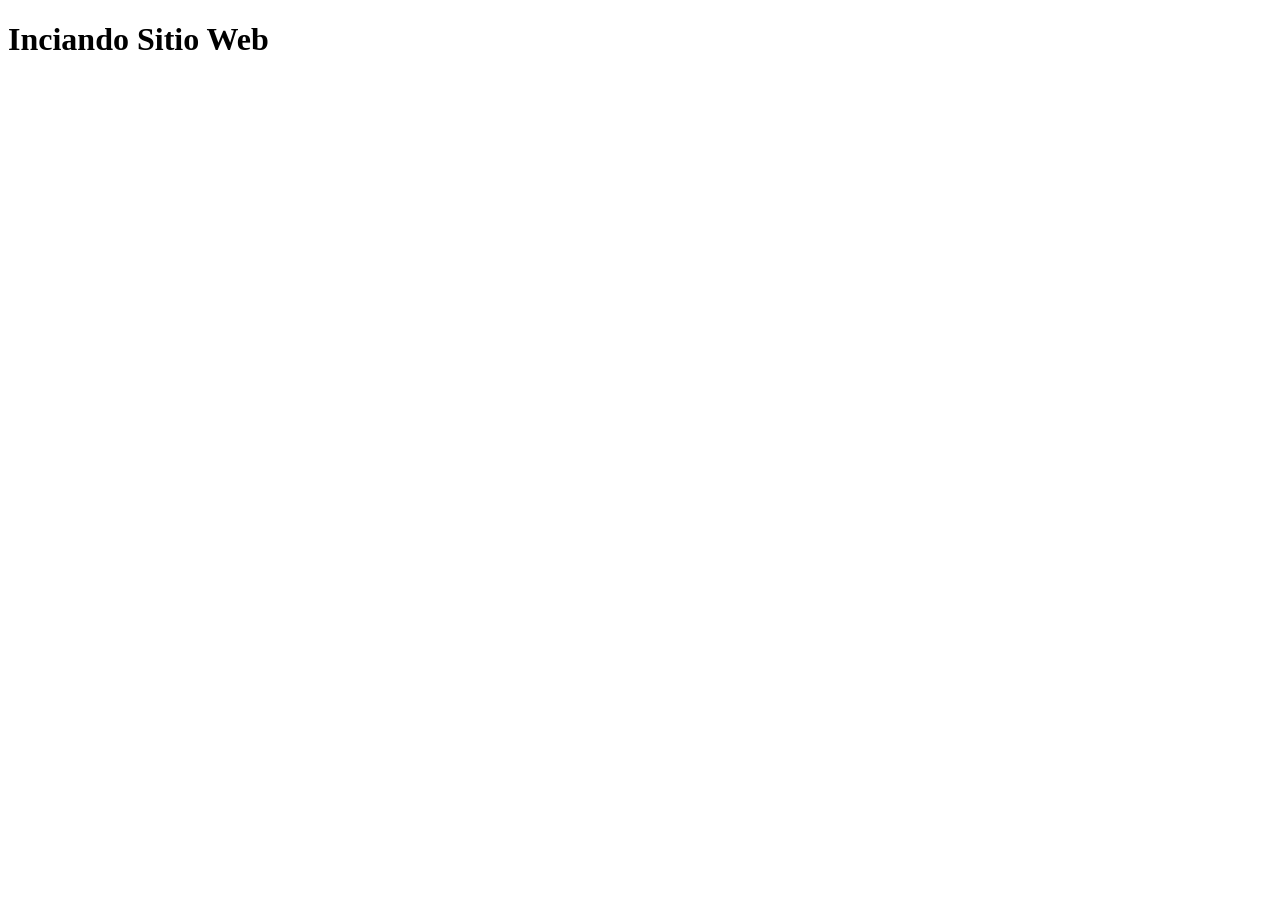
==== Actividad-1-git-vs-github/src/index.html @ d9b0a09a "Actividad 1 inicio de pagina web" ====
<!DOCTYPE html>
<html lang="en">
<head>
    <meta charset="UTF-8">
    <meta name="viewport" content="width=device-width, initial-scale=1.0">
    <title>Document</title>
</head>
<body>
    <header>
        <h1>Inciando Sitio Web </h1>
    </header>
</body>
</html>
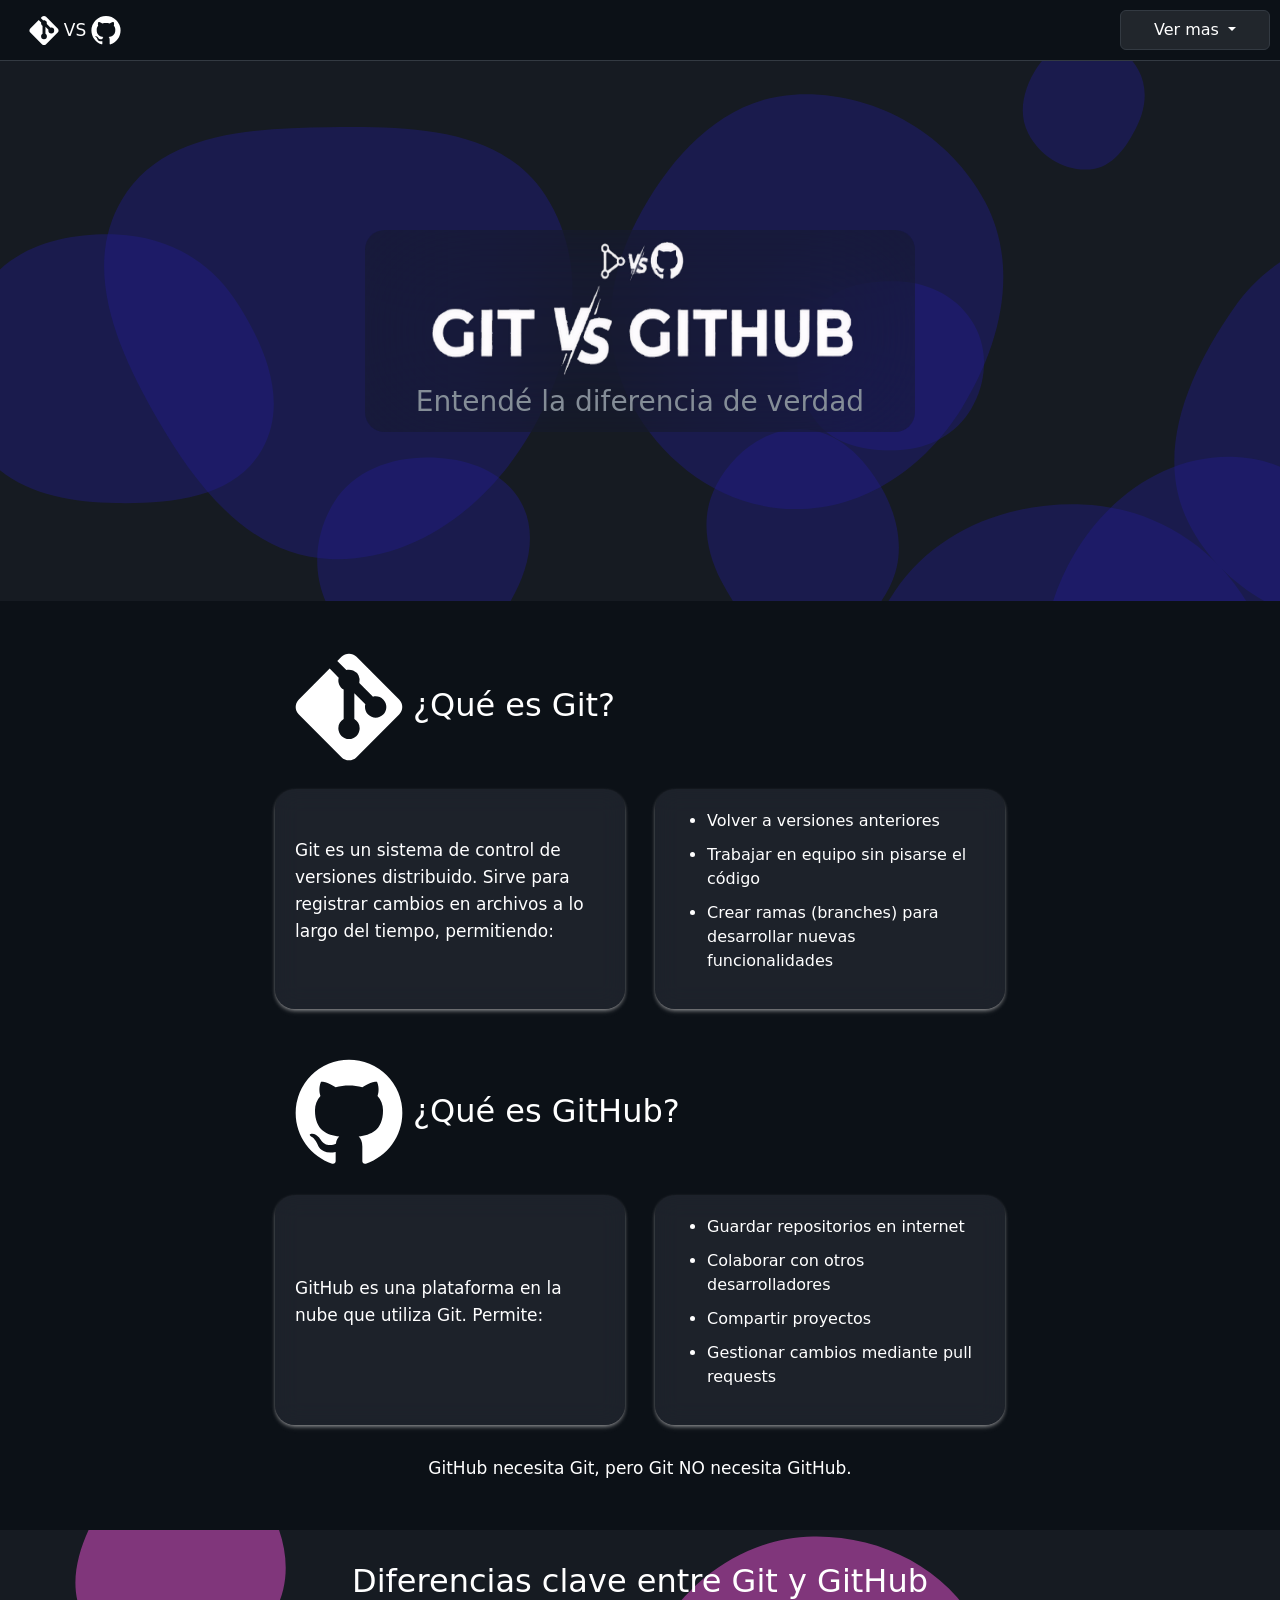
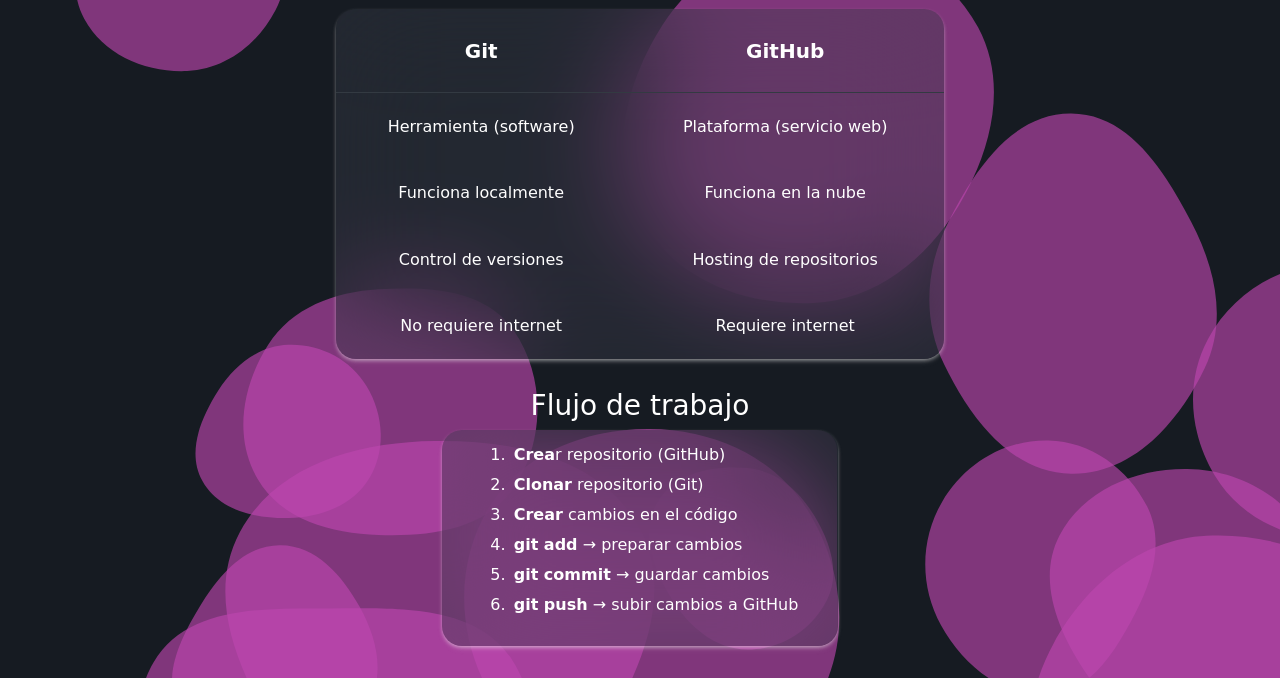
==== commit 1eda18bf: "add: web descriptiva sobre git y gitHub" ====
--- a/Actividad-1-git-vs-github/src/index.html
+++ b/Actividad-1-git-vs-github/src/index.html
@@ -1,13 +1,171 @@
-<!DOCTYPE html>
+<!doctype html>
 <html lang="en">
-<head>
-    <meta charset="UTF-8">
-    <meta name="viewport" content="width=device-width, initial-scale=1.0">
-    <title>Document</title>
-</head>
-<body>
-    <header>
-        <h1>Inciando Sitio Web </h1>
+  <head>
+    <meta charset="UTF-8" />
+    <meta name="viewport" content="width=device-width, initial-scale=1.0" />
+    <link
+      href="https://cdn.jsdelivr.net/npm/bootstrap@5.3.8/dist/css/bootstrap.min.css"
+      rel="stylesheet"
+      integrity="sha384-sRIl4kxILFvY47J16cr9ZwB07vP4J8+LH7qKQnuqkuIAvNWLzeN8tE5YBujZqJLB"
+      crossorigin="anonymous"
+    />
+    <link
+      rel="stylesheet"
+      href="/Actividad-1-git-vs-github/src/styles/style.css"
+    />
+    <title>Git vs GitHub</title>
+  </head>
+  <body>
+    <header class="header">
+      <div class="header-container-img">
+        <svg xmlns="http://www.w3.org/2000/svg" width="128" height="128" viewBox="0 0 24 24"><path fill="#ffffff" d="M2.6 10.59L8.38 4.8l1.69 1.7c-.24.85.15 1.78.93 2.23v5.54c-.6.34-1 .99-1 1.73a2 2 0 0 0 2 2a2 2 0 0 0 2-2c0-.74-.4-1.39-1-1.73V9.41l2.07 2.09c-.07.15-.07.32-.07.5a2 2 0 0 0 2 2a2 2 0 0 0 2-2a2 2 0 0 0-2-2c-.18 0-.35 0-.5.07L13.93 7.5a1.98 1.98 0 0 0-1.15-2.34c-.43-.16-.88-.2-1.28-.09L9.8 3.38l.79-.78c.78-.79 2.04-.79 2.82 0l7.99 7.99c.79.78.79 2.04 0 2.82l-7.99 7.99c-.78.79-2.04.79-2.82 0L2.6 13.41c-.79-.78-.79-2.04 0-2.82"/></svg>
+        <div><p>VS</p></div>
+        <svg xmlns="http://www.w3.org/2000/svg" width="128" height="128" viewBox="0 0 24 24"><path fill="#ffffff" d="M12 2A10 10 0 0 0 2 12c0 4.42 2.87 8.17 6.84 9.5c.5.08.66-.23.66-.5v-1.69c-2.77.6-3.36-1.34-3.36-1.34c-.46-1.16-1.11-1.47-1.11-1.47c-.91-.62.07-.6.07-.6c1 .07 1.53 1.03 1.53 1.03c.87 1.52 2.34 1.07 2.91.83c.09-.65.35-1.09.63-1.34c-2.22-.25-4.55-1.11-4.55-4.92c0-1.11.38-2 1.03-2.71c-.1-.25-.45-1.29.1-2.64c0 0 .84-.27 2.75 1.02c.79-.22 1.65-.33 2.5-.33s1.71.11 2.5.33c1.91-1.29 2.75-1.02 2.75-1.02c.55 1.35.2 2.39.1 2.64c.65.71 1.03 1.6 1.03 2.71c0 3.82-2.34 4.66-4.57 4.91c.36.31.69.92.69 1.85V21c0 .27.16.59.67.5C19.14 20.16 22 16.42 22 12A10 10 0 0 0 12 2"/></svg>
+      </div>
+      <nav class="header-nav">
+        <div
+          class="btn-group header-nav-container"
+          role="group"
+          aria-label="Button group with nested dropdown"
+        >
+          <div class="btn-group header-nav-container-childrem" role="group">
+            <button
+              type="button"
+              class="btn dropdown-toggle button-ver-mas"
+              data-bs-toggle="dropdown"
+              aria-expanded="false"
+            >
+              Ver mas
+            </button>
+            <ul class="dropdown-menu">
+              <li><a href="" class="dropdown-item">Hero</a></li>
+              <li><a href="" class="dropdown-item">¿Qué es Git?</a></li>
+              <li><a href="" class="dropdown-item">¿Qué es GitHub?</a></li>
+              <li><a href="" class="dropdown-item">Diferencias</a></li>
+              <li><a href="" class="dropdown-item">Cómo trabajan juntos</a></li>
+              <li>
+                <a href="" class="dropdown-item">Conceptos clave de Git</a>
+              </li>
+              <li>
+                <a href="" class="dropdown-item">Colaboración en GitHub</a>
+              </li>
+              <li>
+                <a href="" class="dropdown-item">¿Por qué usar Git + GitHub?</a>
+              </li>
+              <li><a href="" class="dropdown-item">CTA final</a></li>
+            </ul>
+          </div>
+        </div>
+      </nav>
     </header>
-</body>
-</html>+    <main>
+        <!-- seccion 1 introduccion a los conceptos -->
+      <section class="section-inicio-lading-page">
+        <div class="container-icon-title-home">
+          <div class="container-logo-vs">
+            <img
+              src="/Actividad-1-git-vs-github/src/assets/git-vs-github.png"
+              alt=""
+            />
+          </div>
+          <h2>Entendé la diferencia de verdad</h2>
+        </div>
+      </section>
+      <section class="section-info-dark">
+        <div class="container-git">
+          <h2 class="title-tecno"><svg xmlns="http://www.w3.org/2000/svg" width="128" height="128" viewBox="0 0 24 24"><path fill="#ffffff" d="M2.6 10.59L8.38 4.8l1.69 1.7c-.24.85.15 1.78.93 2.23v5.54c-.6.34-1 .99-1 1.73a2 2 0 0 0 2 2a2 2 0 0 0 2-2c0-.74-.4-1.39-1-1.73V9.41l2.07 2.09c-.07.15-.07.32-.07.5a2 2 0 0 0 2 2a2 2 0 0 0 2-2a2 2 0 0 0-2-2c-.18 0-.35 0-.5.07L13.93 7.5a1.98 1.98 0 0 0-1.15-2.34c-.43-.16-.88-.2-1.28-.09L9.8 3.38l.79-.78c.78-.79 2.04-.79 2.82 0l7.99 7.99c.79.78.79 2.04 0 2.82l-7.99 7.99c-.78.79-2.04.79-2.82 0L2.6 13.41c-.79-.78-.79-2.04 0-2.82"/></svg>¿Qué es Git?</h2>
+          <div class="container-info">
+            <div class="card-info">
+              <p>
+                Git es un sistema de control de versiones distribuido. Sirve
+                para registrar cambios en archivos a lo largo del tiempo,
+                permitiendo:
+              </p>
+            </div>
+            <div class="card-info">
+              <ul class="list-git-gitHub">
+                <li>Volver a versiones anteriores</li>
+                <li>Trabajar en equipo sin pisarse el código</li>
+                <li>
+                  Crear ramas (branches) para desarrollar nuevas funcionalidades
+                </li>
+              </ul>
+            </div>
+          </div>
+        </div>
+
+        <div class="containet-git-hub">
+          <h2 class="title-tecno"><svg xmlns="http://www.w3.org/2000/svg" width="128" height="128" viewBox="0 0 24 24"><path fill="#ffffff" d="M12 2A10 10 0 0 0 2 12c0 4.42 2.87 8.17 6.84 9.5c.5.08.66-.23.66-.5v-1.69c-2.77.6-3.36-1.34-3.36-1.34c-.46-1.16-1.11-1.47-1.11-1.47c-.91-.62.07-.6.07-.6c1 .07 1.53 1.03 1.53 1.03c.87 1.52 2.34 1.07 2.91.83c.09-.65.35-1.09.63-1.34c-2.22-.25-4.55-1.11-4.55-4.92c0-1.11.38-2 1.03-2.71c-.1-.25-.45-1.29.1-2.64c0 0 .84-.27 2.75 1.02c.79-.22 1.65-.33 2.5-.33s1.71.11 2.5.33c1.91-1.29 2.75-1.02 2.75-1.02c.55 1.35.2 2.39.1 2.64c.65.71 1.03 1.6 1.03 2.71c0 3.82-2.34 4.66-4.57 4.91c.36.31.69.92.69 1.85V21c0 .27.16.59.67.5C19.14 20.16 22 16.42 22 12A10 10 0 0 0 12 2"/></svg>¿Qué es GitHub?</h2>
+          <div class="container-info">
+            <div class="card-info">
+              <p>
+                GitHub es una plataforma en la nube que utiliza Git. Permite:
+              </p>
+            </div>
+            <div class="card-info">
+              <ul class="list-git-gitHub">
+                <li>Guardar repositorios en internet</li>
+                <li>Colaborar con otros desarrolladores</li>
+                <li>
+                  Compartir proyectos
+                </li>
+                <li>Gestionar cambios mediante pull requests</li>
+              </ul>
+            </div>
+        </div>
+    </div>
+    <p class="description-git-github">GitHub necesita Git, pero Git NO necesita GitHub.</p>
+      </section>
+
+      <!-- section 2 diferencias -->
+       <section class="section-diferencias section-info-dark">
+
+        <div class="section-diferencias-container">
+
+            <h2>Diferencias clave entre Git y GitHub</h2>
+            <table class="table-styles">
+                <tr class="table-header">
+                    <th >Git</th>
+                    <th >GitHub</th>
+    
+                </tr>
+                <tr>
+                    <td>Herramienta (software)</td>
+                    <td>Plataforma (servicio web)</td>
+                </tr>
+                <tr>
+                    <td>Funciona localmente</td>
+                    <td>Funciona en la nube</td>
+                </tr>
+                <tr>
+                    <td>Control de versiones</td>
+                    <td>Hosting de repositorios</td>
+                </tr>
+                <tr>
+                    <td>No requiere internet</td>
+                    <td>Requiere internet</td>
+                </tr>
+            </table>
+        </div>
+        <div class="section-diferencias-container">
+            <h3>Flujo de trabajo</h3>
+            <div class="container-flujo" >
+                <ol>
+                    <li><b>Crea</b>r repositorio (GitHub)</li>
+                    <li><b>Clonar</b> repositorio (Git)</li>
+                    <li><b>Crear</b> cambios en el código</li>
+                    <li><b>git add</b> → preparar cambios</li>
+                    <li><b>git commit</b> → guardar cambios</li>
+                    <li><b>git push</b> → subir cambios a GitHub</li>
+                </ol>
+            </div>
+        </div>
+       </section>
+    </main>
+  </body>
+  <script
+    src="https://cdn.jsdelivr.net/npm/bootstrap@5.3.8/dist/js/bootstrap.bundle.min.js"
+    integrity="sha384-FKyoEForCGlyvwx9Hj09JcYn3nv7wiPVlz7YYwJrWVcXK/BmnVDxM+D2scQbITxI"
+    crossorigin="anonymous"
+  ></script>
+</html>
--- a/Actividad-1-git-vs-github/src/styles/style.css
+++ b/Actividad-1-git-vs-github/src/styles/style.css
@@ -0,0 +1,224 @@
+*{
+    padding: 0;
+    margin: 0;
+    box-sizing: border-box;
+}
+
+.header{
+    width: 100vw;
+    height: 6.8vh;
+    background-color: rgb(12,17,23);
+    display: flex;
+    flex-direction: row;
+    justify-content: space-between;
+    border-bottom: 1px solid rgb(51, 58, 66) ;
+    position: sticky;
+    top: 0px;
+    z-index: 100;
+}
+
+.header-container-img{
+    display: flex;
+    flex-direction: row;
+    height: 100%;
+    width: 150px;
+    justify-content: center;
+    align-items: center;
+}
+.header-container-img div{
+    color: white;
+    height: 100%;
+    width: max-content;
+    display: flex;
+    display: flex;
+    justify-content: center;
+    align-items: center;
+}
+.header-container-img svg{
+    width: 40px;
+    height: 35px;
+}
+
+.header-nav{
+    height: 100%;
+    display: flex;
+    flex-direction: row;
+    justify-content: flex-end;
+    padding: 10px;
+}
+.header-nav-container{
+    width: 150px;
+}
+.header-nav-container-childrem{
+    width: 100%;
+}
+.button-ver-mas{
+    background-color: rgb(33,38,44);
+    border-color: rgb(51, 58, 66);
+    color: white;
+    transition: (border-color, background-color) ease .3s;
+}
+.button-ver-mas:hover{
+    background-color: rgb(33,38,44);
+    color: white;
+    border-color: rgb(51, 58, 66)
+}
+.container-icon-title-home{
+    border-radius: 20px;
+    text-align: center;
+    overflow: hidden;
+    background: hsla(215, 21%, 11%, 0.4);
+    backdrop-filter: blur(55px);
+    -webkit-backdrop-filter: blur(55px);
+}
+.container-icon-title-home h2{
+    font-size: 28px;
+    color: rgb(132,141,151);
+    padding: 5px;
+}
+.section-inicio-lading-page{
+    width: 100dvw;
+    height: 60dvh;
+    display: flex;
+    flex-direction: column;
+    justify-content: center;
+    align-items: center;
+    overflow: hidden;
+    background-image: url("data:image/svg+xml,%3csvg xmlns='http://www.w3.org/2000/svg' version='1.1' xmlns:xlink='http://www.w3.org/1999/xlink' xmlns:svgjs='http://svgjs.dev/svgjs' width='2000' height='760' preserveAspectRatio='none' viewBox='0 0 2000 760'%3e%3cg mask='url(%26quot%3b%23SvgjsMask1068%26quot%3b)' fill='none'%3e%3crect width='2000' height='760' x='0' y='0' fill='rgba(22%2c 27%2c 34%2c 1)'%3e%3c/rect%3e%3cpath d='M900.273%2c396.844C929.585%2c395.159%2c956.357%2c380.792%2c971.307%2c355.523C986.548%2c329.763%2c988.852%2c297.928%2c974.258%2c271.796C959.31%2c245.03%2c930.885%2c229.993%2c900.273%2c228.326C866.08%2c226.464%2c829.263%2c234.01%2c810.874%2c262.897C791.356%2c293.557%2c793.35%2c334.365%2c813.526%2c364.595C831.881%2c392.096%2c867.264%2c398.742%2c900.273%2c396.844' fill='rgba(33%2c 28%2c 142%2c 0.4)' class='triangle-float3'%3e%3c/path%3e%3cpath d='M986.18%2c811.868C1030.453%2c812.191%2c1074.917%2c796.103%2c1097.915%2c758.271C1121.74%2c719.078%2c1119.546%2c669.723%2c1096.799%2c629.895C1073.86%2c589.731%2c1032.411%2c561.224%2c986.18%2c562.634C941.965%2c563.983%2c908.323%2c597.735%2c886.665%2c636.306C865.548%2c673.914%2c855.962%2c719.141%2c877.231%2c756.663C898.749%2c794.624%2c942.546%2c811.55%2c986.18%2c811.868' fill='rgba(33%2c 28%2c 142%2c 0.4)' class='triangle-float1'%3e%3c/path%3e%3cpath d='M1804.948%2c715.664C1862.034%2c714.535%2c1898.868%2c660.097%2c1923.657%2c608.662C1944.786%2c564.821%2c1943.736%2c516.074%2c1922.163%2c472.45C1897.363%2c422.301%2c1860.786%2c372.091%2c1804.948%2c368.61C1744.389%2c364.835%2c1687.313%2c402.215%2c1659.359%2c456.069C1633.265%2c506.338%2c1650.114%2c564.123%2c1677.819%2c613.523C1706.318%2c664.339%2c1746.697%2c716.816%2c1804.948%2c715.664' fill='rgba(33%2c 28%2c 142%2c 0.4)' class='triangle-float3'%3e%3c/path%3e%3cpath d='M1206.283%2c893.569C1253.345%2c892.518%2c1297.448%2c868.113%2c1319.811%2c826.69C1341.176%2c787.115%2c1333.29%2c739.741%2c1310.148%2c701.178C1287.752%2c663.857%2c1249.783%2c638.974%2c1206.283%2c637.506C1160.009%2c635.944%2c1114.221%2c654.571%2c1089.519%2c693.731C1063.146%2c735.54%2c1058.679%2c789.285%2c1083.617%2c831.966C1108.357%2c874.308%2c1157.255%2c894.664%2c1206.283%2c893.569' fill='rgba(33%2c 28%2c 142%2c 0.4)' class='triangle-float2'%3e%3c/path%3e%3cpath d='M1397.983%2c578.992C1476.281%2c575.485%2c1537.01%2c519.734%2c1577.176%2c452.431C1618.628%2c382.973%2c1650.832%2c296.305%2c1607.42%2c228.055C1565.783%2c162.596%2c1475.368%2c165.234%2c1397.983%2c170.713C1332.457%2c175.352%2c1271.964%2c200.651%2c1234.299%2c254.47C1189.202%2c318.909%2c1153.224%2c399.61%2c1188.644%2c469.835C1226.629%2c545.144%2c1313.722%2c582.767%2c1397.983%2c578.992' fill='rgba(33%2c 28%2c 142%2c 0.4)' class='triangle-float3'%3e%3c/path%3e%3cpath d='M805.941%2c593.426C844.929%2c594.621%2c877.294%2c564.786%2c894.735%2c529.897C910.418%2c498.524%2c903.874%2c462.589%2c886.608%2c432.058C869.014%2c400.946%2c841.679%2c373.451%2c805.941%2c372.886C769.41%2c372.309%2c737.739%2c397.1%2c720.735%2c429.438C704.866%2c459.618%2c710.377%2c494.472%2c726.098%2c524.729C743.448%2c558.121%2c768.329%2c592.273%2c805.941%2c593.426' fill='rgba(33%2c 28%2c 142%2c 0.4)' class='triangle-float2'%3e%3c/path%3e%3cpath d='M803.031%2c448.112C872.866%2c448.753%2c933.661%2c406.56%2c970.448%2c347.196C1009.595%2c284.023%2c1028.673%2c206.033%2c993.668%2c140.474C956.895%2c71.603%2c880.987%2c29.374%2c803.031%2c33.647C731.076%2c37.591%2c678.81%2c95.683%2c645.45%2c159.559C614.908%2c218.039%2c609.236%2c286.266%2c640.857%2c344.169C673.841%2c404.567%2c734.216%2c447.48%2c803.031%2c448.112' fill='rgba(33%2c 28%2c 142%2c 0.4)' class='triangle-float1'%3e%3c/path%3e%3cpath d='M1938.44%2c688.939C2010.996%2c691.103%2c2066.189%2c631.379%2c2101.793%2c568.123C2136.581%2c506.316%2c2154.918%2c430.695%2c2117.816%2c370.248C2081.947%2c311.809%2c2006.955%2c299.258%2c1938.44%2c301.983C1875.508%2c304.486%2c1813.511%2c328.959%2c1782.18%2c383.595C1750.99%2c437.984%2c1762.571%2c503.046%2c1791.133%2c558.859C1823.118%2c621.36%2c1868.261%2c686.846%2c1938.44%2c688.939' fill='rgba(33%2c 28%2c 142%2c 0.4)' class='triangle-float1'%3e%3c/path%3e%3cpath d='M432.021%2c604.441C467.747%2c602.783%2c495.924%2c577.924%2c514.087%2c547.115C532.604%2c515.705%2c543.475%2c477.486%2c525.599%2c445.707C507.451%2c413.444%2c469.038%2c401.176%2c432.021%2c401.224C395.102%2c401.272%2c358.437%2c414.647%2c338.862%2c445.949C318.121%2c479.117%2c315.787%2c521.672%2c335.61%2c555.397C355.193%2c588.713%2c393.418%2c606.232%2c432.021%2c604.441' fill='rgba(33%2c 28%2c 142%2c 0.4)' class='triangle-float2'%3e%3c/path%3e%3cpath d='M1094.292%2c113.234C1117.442%2c111.562%2c1131.825%2c90.003%2c1142.009%2c69.147C1150.738%2c51.271%2c1152.657%2c30.868%2c1143.008%2c13.471C1133.061%2c-4.462%2c1114.794%2c-16.443%2c1094.292%2c-16.885C1073.011%2c-17.344%2c1053.437%2c-6.532%2c1041.793%2c11.287C1028.83%2c31.126%2c1022.078%2c55.957%2c1032.928%2c77.026C1044.582%2c99.657%2c1068.903%2c115.068%2c1094.292%2c113.234' fill='rgba(33%2c 28%2c 142%2c 0.4)' class='triangle-float2'%3e%3c/path%3e%3cpath d='M1090.53%2c851.639C1163.944%2c847.055%2c1227.319%2c802.706%2c1262.171%2c737.93C1295.191%2c676.558%2c1291.714%2c603.151%2c1256.622%2c542.94C1221.79%2c483.176%2c1159.662%2c445.827%2c1090.53%2c443.428C1016.744%2c440.868%2c944.275%2c469.329%2c903.2%2c530.678C856.94%2c599.771%2c835.344%2c690.154%2c877.258%2c761.966C918.923%2c833.353%2c1008.035%2c856.79%2c1090.53%2c851.639' fill='rgba(33%2c 28%2c 142%2c 0.4)' class='triangle-float1'%3e%3c/path%3e%3cpath d='M121.275%2c446.828C176.604%2c447.632%2c239.188%2c441.485%2c266.673%2c393.458C294.049%2c345.622%2c269.488%2c287.426%2c238.636%2c241.754C211.947%2c202.245%2c168.923%2c179.941%2c121.275%2c178.216C69.941%2c176.358%2c16.354%2c189.715%2c-11.788%2c232.688C-42.465%2c279.532%2c-46.535%2c341.773%2c-16.981%2c389.334C11.253%2c434.771%2c67.786%2c446.05%2c121.275%2c446.828' fill='rgba(33%2c 28%2c 142%2c 0.4)' class='triangle-float2'%3e%3c/path%3e%3cpath d='M1237.082%2c790.149C1304.094%2c787.605%2c1354.598%2c734.498%2c1385.169%2c674.812C1412.83%2c620.807%2c1411.972%2c558.375%2c1383.139%2c504.987C1352.662%2c448.555%2c1301.201%2c402.084%2c1237.082%2c400.611C1170.741%2c399.087%2c1112.645%2c440.849%2c1078.917%2c497.997C1044.569%2c556.196%2c1035.974%2c627.418%2c1068.148%2c686.847C1101.828%2c749.059%2c1166.389%2c792.833%2c1237.082%2c790.149' fill='rgba(33%2c 28%2c 142%2c 0.4)' class='triangle-float2'%3e%3c/path%3e%3cpath d='M329.24%2c505.851C413.093%2c509.511%2c486.147%2c454.395%2c529.021%2c382.239C572.944%2c308.317%2c592.15%2c214.26%2c545.367%2c142.114C501.328%2c74.2%2c410.178%2c73.213%2c329.24%2c74.146C250.62%2c75.052%2c161.437%2c79.229%2c121.572%2c146.998C81.365%2c215.348%2c117.821%2c297.391%2c157.54%2c366.026C197.164%2c434.497%2c250.205%2c502.402%2c329.24%2c505.851' fill='rgba(33%2c 28%2c 142%2c 0.4)' class='triangle-float3'%3e%3c/path%3e%3c/g%3e%3cdefs%3e%3cmask id='SvgjsMask1068'%3e%3crect width='2000' height='760' fill='white'%3e%3c/rect%3e%3c/mask%3e%3cstyle%3e %40keyframes float1 %7b 0%25%7btransform: translate(0%2c 0)%7d 50%25%7btransform: translate(-10px%2c 0)%7d 100%25%7btransform: translate(0%2c 0)%7d %7d .triangle-float1 %7b animation: float1 5s infinite%3b %7d %40keyframes float2 %7b 0%25%7btransform: translate(0%2c 0)%7d 50%25%7btransform: translate(-5px%2c -5px)%7d 100%25%7btransform: translate(0%2c 0)%7d %7d .triangle-float2 %7b animation: float2 4s infinite%3b %7d %40keyframes float3 %7b 0%25%7btransform: translate(0%2c 0)%7d 50%25%7btransform: translate(0%2c -10px)%7d 100%25%7btransform: translate(0%2c 0)%7d %7d .triangle-float3 %7b animation: float3 6s infinite%3b %7d %3c/style%3e%3c/defs%3e%3c/svg%3e");
+}
+
+.container-logo-vs{
+    height: 150px;
+    width: 550px;
+    overflow: hidden;
+    display: flex;
+    justify-content: center;
+    align-items: center;
+}
+.container-logo-vs img{
+    position: relative;
+    top: 20px;
+    width: 110%;
+    height: 380px;
+}
+
+.section-info-dark{
+    background-color: rgb(12,17,23);
+    color: white;
+    padding: 2rem;
+    display: flex;
+    flex-direction: column;
+    align-items: center;
+    gap: 30px;
+}
+.container-info{
+    width: 100%;
+    display: grid;
+    grid-template-columns: 350px 350px;
+    justify-content: space-around;
+    gap: 30px;
+}
+.card-info{
+    background: hsla(217, 14%, 25%, 0.4);
+    backdrop-filter: blur(12px);
+    -webkit-backdrop-filter: blur(12px);
+    display: flex;
+    border-radius: 20px;
+    justify-content: center;
+    align-items: center;
+    padding: 20px;
+    transition: transform 0.3s ease, box-shadow 0.3s ease;
+    box-shadow: 
+    0 4px 6px -1px rgba(247, 243, 243, 0.1), 
+    0 2px 4px -1px rgba(247, 243, 243, 0.6);
+}
+.card-info:hover{
+    /* Efecto de acercamiento */
+  transform: translateY(-10px); /* Sube la tarjeta */
+  
+  /* Sombra más profunda y difusa (indica altura) */
+  box-shadow: 
+    0 20px 25px -5px rgba(247, 243, 243, 0.1), 
+    0 10px 10px -5px rgba(247, 243, 243, 0.6);
+}
+p{
+    font-size: 17px;
+    line-height: 1.6;
+}
+
+.list-git-gitHub{
+    display: flex;
+    flex-direction: column;
+    gap: 10px;
+}
+.title-tecno{
+    padding: 10px;
+}
+.description-git-github{
+    text-align: center;
+}
+
+.header-container-img div p{
+    padding: 0;
+    margin: 0;
+}
+
+/* diferenciasd */
+.section-diferencias{
+    width: 100%;
+    display: grid;
+    grid-template-columns: 1fr;
+     background-image: url("data:image/svg+xml,%3csvg xmlns='http://www.w3.org/2000/svg' version='1.1' xmlns:xlink='http://www.w3.org/1999/xlink' xmlns:svgjs='http://svgjs.dev/svgjs' width='2000' height='760' preserveAspectRatio='none' viewBox='0 0 2000 760'%3e%3cg mask='url(%26quot%3b%23SvgjsMask1176%26quot%3b)' fill='none'%3e%3crect width='2000' height='760' x='0' y='0' fill='rgba(22%2c 27%2c 34%2c 1)'%3e%3c/rect%3e%3cpath d='M1941.197%2c722.52C2013.224%2c721.996%2c2060.723%2c656.885%2c2097.15%2c594.746C2134.163%2c531.608%2c2170.164%2c457.017%2c2134.207%2c393.272C2097.861%2c328.837%2c2015.175%2c318.634%2c1941.197%2c318.275C1866.367%2c317.912%2c1782.153%2c326.475%2c1744.915%2c391.383C1707.785%2c456.102%2c1743.22%2c532.858%2c1781.266%2c597.043C1818.298%2c659.517%2c1868.574%2c723.048%2c1941.197%2c722.52' fill='rgba(190%2c 70%2c 176%2c 0.63)' class='triangle-float1'%3e%3c/path%3e%3cpath d='M1187.233%2c809.302C1233.597%2c811.005%2c1280.169%2c793.685%2c1304.945%2c754.459C1331.372%2c712.619%2c1333.637%2c659.112%2c1309.32%2c616.011C1284.598%2c572.191%2c1237.542%2c546.485%2c1187.233%2c545.816C1135.692%2c545.13%2c1083.053%2c566.894%2c1059.387%2c612.686C1037.108%2c655.793%2c1057.151%2c705.649%2c1083.603%2c746.329C1107.22%2c782.649%2c1143.939%2c807.712%2c1187.233%2c809.302' fill='rgba(190%2c 70%2c 176%2c 0.63)' class='triangle-float3'%3e%3c/path%3e%3cpath d='M336.759%2c1001.777C397.927%2c1003.64%2c457.862%2c980.557%2c492.257%2c929.941C531.564%2c872.097%2c554.73%2c795.014%2c517.485%2c735.822C481.65%2c678.87%2c404.047%2c682.607%2c336.759%2c682.81C270.004%2c683.011%2c191.728%2c679.35%2c157.911%2c736.906C123.866%2c794.85%2c159.233%2c865.247%2c196.842%2c920.945C229.148%2c968.789%2c279.056%2c1000.02%2c336.759%2c1001.777' fill='rgba(190%2c 70%2c 176%2c 0.63)' class='triangle-float2'%3e%3c/path%3e%3cpath d='M1330.285%2c616.406C1380.852%2c618.241%2c1432.354%2c603.483%2c1460.935%2c561.728C1493.484%2c514.175%2c1506.72%2c450.97%2c1477.529%2c401.285C1448.62%2c352.08%2c1387.272%2c336.298%2c1330.285%2c339.353C1278.867%2c342.109%2c1232.513%2c370.415%2c1208.058%2c415.729C1184.769%2c458.883%2c1189.583%2c510.924%2c1215.091%2c552.804C1239.545%2c592.954%2c1283.305%2c614.701%2c1330.285%2c616.406' fill='rgba(190%2c 70%2c 176%2c 0.63)' class='triangle-float3'%3e%3c/path%3e%3cpath d='M755.073%2c719.561C788.661%2c720.011%2c819.934%2c699.942%2c834.889%2c669.864C848.511%2c642.466%2c837.713%2c611.393%2c821.865%2c585.22C806.734%2c560.231%2c784.182%2c540.508%2c755.073%2c538.05C720.936%2c535.168%2c682.749%2c542.469%2c665.399%2c572.009C647.901%2c601.8%2c660.936%2c638.247%2c678.88%2c667.772C695.974%2c695.899%2c722.162%2c719.12%2c755.073%2c719.561' fill='rgba(190%2c 70%2c 176%2c 0.63)' class='triangle-float1'%3e%3c/path%3e%3cpath d='M821.138%2c372.925C883.348%2c369.98%2c934.193%2c329.63%2c966.15%2c276.174C999.135%2c220.999%2c1016.344%2c153.943%2c985.894%2c97.329C954.061%2c38.144%2c888.332%2c5.44%2c821.138%2c6.561C755.836%2c7.65%2c699.26%2c46.682%2c665.632%2c102.67C630.848%2c160.583%2c616.526%2c232.577%2c650.218%2c291.132C683.98%2c349.808%2c753.518%2c376.127%2c821.138%2c372.925' fill='rgba(190%2c 70%2c 176%2c 0.63)' class='triangle-float1'%3e%3c/path%3e%3cpath d='M194.949%2c141.008C233.202%2c139.326%2c265.541%2c114.253%2c283.288%2c80.324C299.753%2c48.846%2c295.064%2c12.503%2c278.644%2c-18.999C260.61%2c-53.598%2c233.963%2c-88.651%2c194.949%2c-89.157C155.363%2c-89.671%2c127.228%2c-55.49%2c107.405%2c-21.222C87.544%2c13.112%2c73.206%2c53.828%2c92.043%2c88.735C111.626%2c125.024%2c153.753%2c142.82%2c194.949%2c141.008' fill='rgba(190%2c 70%2c 176%2c 0.63)' class='triangle-float1'%3e%3c/path%3e%3cpath d='M296.333%2c588.03C328.646%2c587.454%2c360.93%2c575.645%2c377.363%2c547.817C394.046%2c519.565%2c391.355%2c484.048%2c374.28%2c456.031C357.89%2c429.139%2c327.812%2c413.913%2c296.333%2c414.863C266.432%2c415.765%2c242.148%2c435.237%2c226.129%2c460.501C208.586%2c488.168%2c194.344%2c522.096%2c210.143%2c550.795C226.319%2c580.18%2c262.795%2c588.627%2c296.333%2c588.03' fill='rgba(190%2c 70%2c 176%2c 0.63)' class='triangle-float1'%3e%3c/path%3e%3cpath d='M1764.407%2c548.787C1796.177%2c550.232%2c1830.964%2c543.345%2c1847.156%2c515.973C1863.559%2c488.245%2c1852.997%2c454.25%2c1836.81%2c426.396C1820.722%2c398.712%2c1796.421%2c372.984%2c1764.407%2c373.577C1733.099%2c374.157%2c1710.99%2c401.233%2c1696.504%2c428.994C1683.273%2c454.349%2c1679.64%2c484.116%2c1693.743%2c508.996C1708.031%2c534.202%2c1735.463%2c547.471%2c1764.407%2c548.787' fill='rgba(190%2c 70%2c 176%2c 0.63)' class='triangle-float1'%3e%3c/path%3e%3cpath d='M653.787%2c866.228C722.879%2c867.381%2c789.361%2c832.988%2c823.069%2c772.665C856.041%2c713.659%2c847.585%2c641.034%2c811.596%2c583.819C777.917%2c530.276%2c717.041%2c503.845%2c653.787%2c503.541C589.93%2c503.234%2c526.425%2c527.677%2c493.328%2c582.289C459.093%2c638.779%2c461.517%2c709.668%2c494.015%2c767.175C527.058%2c825.645%2c586.635%2c865.107%2c653.787%2c866.228' fill='rgba(190%2c 70%2c 176%2c 0.63)' class='triangle-float2'%3e%3c/path%3e%3cpath d='M1368.768%2c501.547C1396.012%2c501.944%2c1424.635%2c493.185%2c1437.926%2c469.4C1450.977%2c446.044%2c1441.996%2c418.083%2c1428.229%2c395.142C1414.953%2c373.019%2c1394.565%2c354.616%2c1368.768%2c354.154C1342.258%2c353.679%2c1318.809%2c370.012%2c1305.499%2c392.943C1292.131%2c415.973%2c1289.61%2c444.426%2c1303.014%2c467.434C1316.336%2c490.302%2c1342.306%2c501.161%2c1368.768%2c501.547' fill='rgba(190%2c 70%2c 176%2c 0.63)' class='triangle-float1'%3e%3c/path%3e%3cpath d='M1071.133%2c550.605C1131.992%2c551.497%2c1178.619%2c499.902%2c1204.775%2c444.943C1227.353%2c397.502%2c1215.526%2c345.038%2c1191.106%2c298.518C1164.283%2c247.419%2c1128.843%2c190.64%2c1071.133%2c190.352C1013.152%2c190.063%2c975.272%2c245.587%2c949.071%2c297.312C925.84%2c343.173%2c921.788%2c394.812%2c944.106%2c441.124C970.115%2c495.096%2c1011.227%2c549.727%2c1071.133%2c550.605' fill='rgba(190%2c 70%2c 176%2c 0.63)' class='triangle-float3'%3e%3c/path%3e%3cpath d='M386.47%2c604.943C437.793%2c606.608%2c493.657%2c599.945%2c522.018%2c557.138C552.869%2c510.572%2c553.304%2c446.865%2c521.727%2c400.788C493.157%2c359.098%2c436.926%2c356.423%2c386.47%2c359.343C342.303%2c361.899%2c299.687%2c377.741%2c275.857%2c415.016C250.03%2c455.414%2c241.208%2c507.38%2c265.339%2c548.813C289.343%2c590.029%2c338.799%2c603.397%2c386.47%2c604.943' fill='rgba(190%2c 70%2c 176%2c 0.63)' class='triangle-float1'%3e%3c/path%3e%3cpath d='M439.008%2c930.653C511.003%2c931.56%2c565.454%2c875.252%2c603.388%2c814.054C644.133%2c748.321%2c680.467%2c669.025%2c643.176%2c601.272C605.02%2c531.947%2c518.133%2c514.32%2c439.008%2c515.397C362.166%2c516.443%2c280.452%2c538.918%2c244.245%2c606.703C209.451%2c671.843%2c243.598%2c746.708%2c281.65%2c810C318.152%2c870.714%2c368.172%2c929.76%2c439.008%2c930.653' fill='rgba(190%2c 70%2c 176%2c 0.63)' class='triangle-float2'%3e%3c/path%3e%3cpath d='M284.711%2c820.186C319.51%2c818.856%2c355.356%2c808.41%2c372.678%2c778.2C389.928%2c748.116%2c381.052%2c711.829%2c364.232%2c681.502C346.769%2c650.017%2c320.714%2c619.723%2c284.711%2c619.598C248.557%2c619.473%2c222.963%2c650.024%2c204.231%2c680.947C184.547%2c713.442%2c165.265%2c752.506%2c184.277%2c785.399C203.28%2c818.275%2c246.766%2c821.636%2c284.711%2c820.186' fill='rgba(190%2c 70%2c 176%2c 0.63)' class='triangle-float2'%3e%3c/path%3e%3cpath d='M1052.745%2c769.317C1095.184%2c766.724%2c1119.794%2c725.534%2c1139.517%2c687.867C1157.376%2c653.76%2c1168.728%2c615.185%2c1151.47%2c580.77C1132.457%2c542.855%2c1095.15%2c515.732%2c1052.745%2c514.832C1008.877%2c513.901%2c968.511%2c538.472%2c946.486%2c576.421C924.373%2c614.522%2c924.181%2c661.138%2c945.436%2c699.724C967.483%2c739.747%2c1007.136%2c772.103%2c1052.745%2c769.317' fill='rgba(190%2c 70%2c 176%2c 0.63)' class='triangle-float2'%3e%3c/path%3e%3cpath d='M1550.787%2c523.517C1590.41%2c525.605%2c1634.576%2c524.008%2c1657.082%2c491.33C1682.034%2c455.101%2c1679.867%2c406.23%2c1657.756%2c368.201C1635.759%2c330.367%2c1594.473%2c305.89%2c1550.787%2c308.509C1510.713%2c310.912%2c1482.266%2c344.1%2c1463.943%2c379.821C1447.432%2c412.009%2c1443.561%2c450.103%2c1462.272%2c481.064C1480.412%2c511.08%2c1515.764%2c521.671%2c1550.787%2c523.517' fill='rgba(190%2c 70%2c 176%2c 0.63)' class='triangle-float1'%3e%3c/path%3e%3cpath d='M1206.54%2c1046.287C1283.252%2c1045.522%2c1324.487%2c964.297%2c1360.413%2c896.513C1393.224%2c834.607%2c1422.154%2c764.063%2c1388.772%2c702.463C1354.184%2c638.638%2c1279.04%2c608.86%2c1206.54%2c612.572C1140.052%2c615.976%2c1086.299%2c661.39%2c1053.998%2c719.604C1022.77%2c775.885%2c1020.025%2c841.317%2c1047.257%2c899.636C1079.984%2c969.724%2c1129.192%2c1047.058%2c1206.54%2c1046.287' fill='rgba(190%2c 70%2c 176%2c 0.63)' class='triangle-float3'%3e%3c/path%3e%3c/g%3e%3cdefs%3e%3cmask id='SvgjsMask1176'%3e%3crect width='2000' height='760' fill='white'%3e%3c/rect%3e%3c/mask%3e%3cstyle%3e %40keyframes float1 %7b 0%25%7btransform: translate(0%2c 0)%7d 50%25%7btransform: translate(-10px%2c 0)%7d 100%25%7btransform: translate(0%2c 0)%7d %7d .triangle-float1 %7b animation: float1 5s infinite%3b %7d %40keyframes float2 %7b 0%25%7btransform: translate(0%2c 0)%7d 50%25%7btransform: translate(-5px%2c -5px)%7d 100%25%7btransform: translate(0%2c 0)%7d %7d .triangle-float2 %7b animation: float2 4s infinite%3b %7d %40keyframes float3 %7b 0%25%7btransform: translate(0%2c 0)%7d 50%25%7btransform: translate(0%2c -10px)%7d 100%25%7btransform: translate(0%2c 0)%7d %7d .triangle-float3 %7b animation: float3 6s infinite%3b %7d %3c/style%3e%3c/defs%3e%3c/svg%3e");
+     display: flex;
+     flex-direction: column;
+     justify-content: center;
+     align-items: center;
+}
+
+
+.table-styles{
+    width: 100%;
+    height: 350px;
+    background: hsla(217, 14%, 25%, 0.4);
+    backdrop-filter: blur(55px);
+    -webkit-backdrop-filter: blur(55px);
+    border-radius: 20px;
+    box-shadow: 
+    0 4px 6px -1px rgba(247, 243, 243, 0.1), 
+    0 2px 4px -1px rgba(247, 243, 243, 0.6);
+    text-align: center;
+}
+
+.table-styles th{
+    font-size: 20px;
+}
+.table-header{
+    border-bottom: 1px solid rgb(51, 58, 66) ;
+}
+
+.section-diferencias-container{
+    display: flex;
+    flex-direction: column;
+    justify-content: center;
+    align-items: center;
+    width: 50%;
+}
+
+.container-flujo{
+    width: 65%;
+    height: max-content;
+    background: hsla(217, 14%, 25%, 0.4);
+    backdrop-filter: blur(55px);
+    -webkit-backdrop-filter: blur(55px);
+    border-radius: 20px;
+    box-shadow: 
+    0 4px 6px -1px rgba(247, 243, 243, 0.1), 
+    0 2px 4px -1px rgba(247, 243, 243, 0.6);
+    display: flex;
+    justify-content: center;
+    align-items: center;
+    padding:10px
+}
+.container-flujo ol li{
+    padding: 3px;
+}
